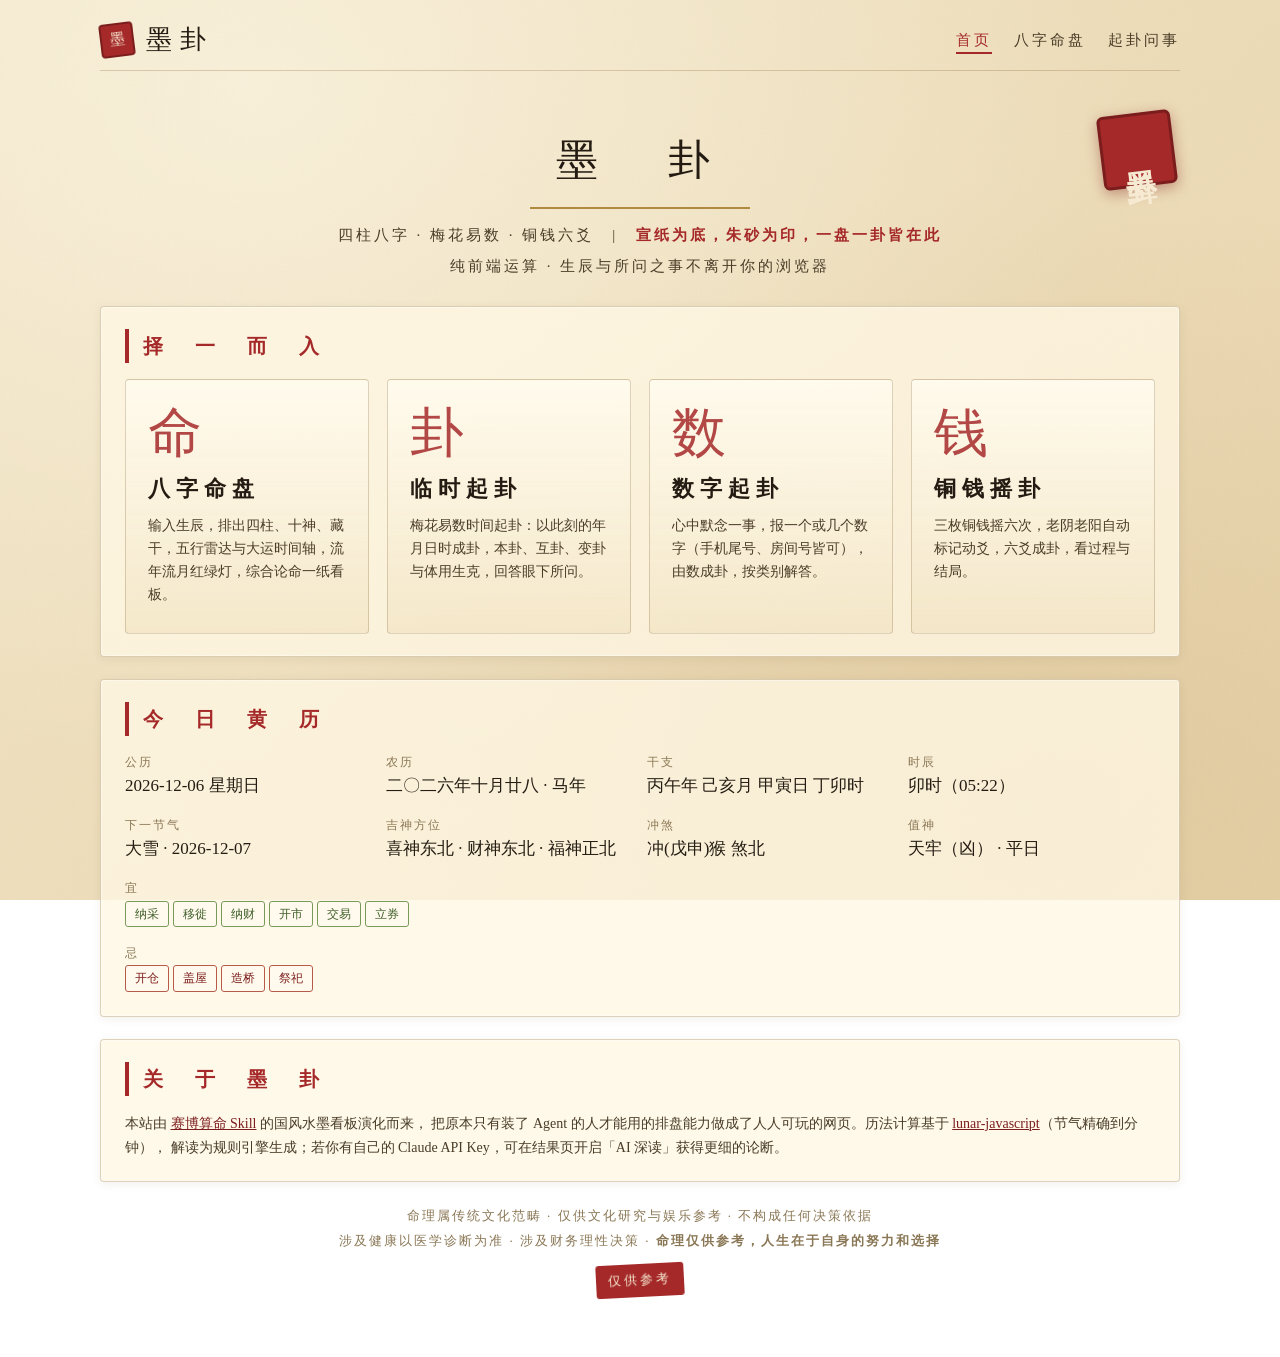
==== index.html @ 7fc50f93 "feat: 墨卦 — 国风水墨八字命盘 + 梅花易数起卦 Web 产品 由 bazi-skill 的水墨命盘看板演化为人人可玩的静态网页： - 八字命盘：四柱/十神/藏干/五行雷达/大运/流年流月红绿" ====
<!DOCTYPE html>
<html lang="zh-CN">
<head>
<meta charset="UTF-8">
<meta name="viewport" content="width=device-width, initial-scale=1.0">
<title>墨卦 · 赛博算命</title>
<meta name="description" content="国风水墨风格的八字排盘、梅花易数起卦、数字起卦、铜钱摇卦与问事解答。纯前端，数据不出浏览器。">
<link rel="stylesheet" href="css/ink.css">
</head>
<body>
<div class="wrap">
  <nav class="nav">
    <a class="brand" href="index.html"><span class="mini-seal">墨</span>墨卦</a>
    <div class="nav-links"><a class="on" href="index.html">首页</a><a href="bazi.html">八字命盘</a><a href="qigua.html">起卦问事</a></div>
  </nav>

  <header class="hero">
    <div class="seal"><span>墨卦</span></div>
    <h1>墨　卦</h1>
    <div class="subtitle">四柱八字 · 梅花易数 · 铜钱六爻　|　<b>宣纸为底，朱砂为印，一盘一卦皆在此</b></div>
    <div class="subtitle" style="margin-top:6px">纯前端运算 · 生辰与所问之事不离开你的浏览器</div>
  </header>

  <section class="card">
    <div class="card-title">择　一　而　入</div>
    <div class="entries">
      <a class="entry" href="bazi.html">
        <div class="big">命</div>
        <h3>八字命盘</h3>
        <p>输入生辰，排出四柱、十神、藏干，五行雷达与大运时间轴，流年流月红绿灯，综合论命一纸看板。</p>
      </a>
      <a class="entry" href="qigua.html#time">
        <div class="big">卦</div>
        <h3>临时起卦</h3>
        <p>梅花易数时间起卦：以此刻的年月日时成卦，本卦、互卦、变卦与体用生克，回答眼下所问。</p>
      </a>
      <a class="entry" href="qigua.html#num">
        <div class="big">数</div>
        <h3>数字起卦</h3>
        <p>心中默念一事，报一个或几个数字（手机尾号、房间号皆可），由数成卦，按类别解答。</p>
      </a>
      <a class="entry" href="qigua.html#coin">
        <div class="big">钱</div>
        <h3>铜钱摇卦</h3>
        <p>三枚铜钱摇六次，老阴老阳自动标记动爻，六爻成卦，看过程与结局。</p>
      </a>
    </div>
  </section>

  <section class="card">
    <div class="card-title">今　日　黄　历</div>
    <div id="almanac" class="almanac"><div class="muted">正在翻黄历…</div></div>
  </section>

  <section class="card">
    <div class="card-title">关　于　墨　卦</div>
    <p style="font-size:14px;color:var(--ink2)">
      本站由 <a href="https://github.com/vanbuster/bazi-skill" target="_blank" rel="noopener">赛博算命 Skill</a> 的国风水墨看板演化而来，
      把原本只有装了 Agent 的人才能用的排盘能力做成了人人可玩的网页。历法计算基于
      <a href="https://github.com/6tail/lunar-javascript" target="_blank" rel="noopener">lunar-javascript</a>（节气精确到分钟），
      解读为规则引擎生成；若你有自己的 Claude API Key，可在结果页开启「AI 深读」获得更细的论断。
    </p>
  </section>

  <footer>命理属传统文化范畴 · 仅供文化研究与娱乐参考 · 不构成任何决策依据<br>
    涉及健康以医学诊断为准 · 涉及财务理性决策 · <b>命理仅供参考，人生在于自身的努力和选择</b>
    <br><span class="seal-s">仅供参考</span></footer>
</div>
<script src="js/vendor/lunar.js"></script>
<script src="js/ui/almanac.js"></script>
</body>
</html>
---- css/ink.css ----
/* 墨卦 · 国风水墨设计系统（沿用 bazi-skill dashboard-sop.md 的 design tokens） */
:root{
  --paper:#f1e4c6; --paper2:#ead7af; --ink:#241c12; --ink2:#4a3d28;
  --vermilion:#a52929; --vermilion2:#7c1d1d; --gold:#b08a3e; --gold2:#8a6a26;
  --mu:#4f7a4f; --huo:#c0392b; --tu:#bd9a45; --jin:#9a8a55; --shui:#335a6b;
  --card:rgba(255,248,228,.78); --line:rgba(120,90,40,.25);
}
*{box-sizing:border-box;margin:0;padding:0}
html{-webkit-text-size-adjust:100%}
body{
  font-family:'STKaiti','KaiTi','楷体','Songti SC','SimSun','宋体',serif;
  color:var(--ink);line-height:1.7;min-height:100vh;padding:0 20px 60px;
  background:
    radial-gradient(ellipse at 20% 10%, rgba(255,250,235,.6), transparent 60%),
    radial-gradient(ellipse at 80% 90%, rgba(180,140,80,.18), transparent 55%),
    linear-gradient(135deg,var(--paper),var(--paper2));
  background-attachment:fixed;
}
body::before{
  content:"";position:fixed;inset:0;pointer-events:none;opacity:.35;z-index:0;
  background-image:url("data:image/svg+xml;utf8,<svg xmlns='http://www.w3.org/2000/svg' width='180' height='180'><filter id='n'><feTurbulence type='fractalNoise' baseFrequency='0.85' numOctaves='2' stitchTiles='stitch'/><feColorMatrix values='0 0 0 0 0.4  0 0 0 0 0.3  0 0 0 0 0.15  0 0 0 0.08 0'/></filter><rect width='100%25' height='100%25' filter='url(%23n)'/></svg>");
}
a{color:var(--vermilion2)}
.wrap{max-width:1080px;margin:0 auto;position:relative;z-index:1}

/* 顶栏 */
.nav{display:flex;align-items:center;justify-content:space-between;padding:18px 0 8px;border-bottom:1px solid var(--line);margin-bottom:24px}
.brand{font-size:26px;letter-spacing:8px;color:var(--ink);text-decoration:none;display:flex;align-items:center;gap:12px}
.brand .mini-seal{width:34px;height:34px;background:var(--vermilion);color:#f6ead2;font-size:15px;display:flex;align-items:center;justify-content:center;transform:rotate(-7deg);border-radius:4px;border:2px solid var(--vermilion2);letter-spacing:0}
.nav-links a{margin-left:22px;text-decoration:none;color:var(--ink2);letter-spacing:3px;font-size:15px;padding-bottom:4px;border-bottom:2px solid transparent}
.nav-links a.on,.nav-links a:hover{color:var(--vermilion);border-bottom-color:var(--vermilion)}

/* 卷首 */
header.hero{text-align:center;padding:30px 0 26px;position:relative}
.seal{position:absolute;top:18px;right:6px;width:74px;height:74px;background:var(--vermilion);color:#f6ead2;display:flex;align-items:center;justify-content:center;font-size:30px;font-weight:bold;box-shadow:0 4px 14px rgba(124,29,29,.4);transform:rotate(-7deg);border-radius:6px;border:3px solid var(--vermilion2)}
.seal span{writing-mode:vertical-rl;letter-spacing:4px}
h1{font-size:42px;letter-spacing:14px;color:var(--ink);font-weight:normal;border-bottom:2px solid var(--gold);display:inline-block;padding:0 26px 10px}
.subtitle{margin-top:14px;color:var(--ink2);font-size:15px;letter-spacing:3px}
.subtitle b{color:var(--vermilion)}

/* 卡片 */
.card{background:var(--card);border:1px solid var(--line);box-shadow:0 2px 10px rgba(80,60,20,.08),inset 0 0 0 1px rgba(255,255,255,.4);border-radius:4px;padding:22px 24px;margin-bottom:22px}
.card-title{font-size:20px;color:var(--vermilion);letter-spacing:6px;margin-bottom:16px;padding-left:14px;border-left:4px solid var(--vermilion);font-weight:bold}
.muted{font-size:13px;color:#8a7755}
.mu{color:var(--mu)}.huo{color:var(--huo)}.tu{color:var(--tu)}.jin{color:var(--jin)}.shui{color:var(--shui)}

/* 表单 */
.form{display:grid;grid-template-columns:repeat(auto-fit,minmax(150px,1fr));gap:14px 18px;align-items:end}
.field{display:flex;flex-direction:column;gap:6px}
.field label{font-size:13px;color:var(--ink2);letter-spacing:2px}
input[type=text],input[type=number],input[type=date],input[type=time],input[type=password],select,textarea{
  font-family:inherit;font-size:16px;color:var(--ink);background:rgba(255,251,238,.9);border:1px solid rgba(120,90,40,.4);border-radius:3px;padding:8px 10px;width:100%;outline:none}
input:focus,select:focus,textarea:focus{border-color:var(--vermilion);box-shadow:0 0 0 3px rgba(165,41,41,.12)}
textarea{min-height:76px;resize:vertical}
.btn{font-family:inherit;font-size:16px;letter-spacing:4px;padding:10px 26px;border-radius:3px;border:2px solid var(--vermilion2);background:var(--vermilion);color:#f6ead2;cursor:pointer;transition:.2s;box-shadow:0 3px 10px rgba(124,29,29,.3)}
.btn:hover{transform:translateY(-2px);box-shadow:0 6px 16px rgba(124,29,29,.35)}
.btn:disabled{opacity:.5;cursor:not-allowed;transform:none}
.btn.ghost{background:transparent;color:var(--vermilion);box-shadow:none}
.btn.small{font-size:13px;padding:6px 14px;letter-spacing:2px}
.row{display:flex;gap:12px;flex-wrap:wrap;align-items:center}
.check{display:flex;align-items:center;gap:8px;font-size:14px;color:var(--ink2)}
.tabs{display:flex;gap:6px;border-bottom:1px solid var(--line);margin-bottom:18px;flex-wrap:wrap}
.tab{padding:8px 18px;cursor:pointer;letter-spacing:3px;color:var(--ink2);border-bottom:3px solid transparent;margin-bottom:-1px;font-size:15px}
.tab.on{color:var(--vermilion);border-bottom-color:var(--vermilion);font-weight:bold}
.pane{display:none}.pane.on{display:block}
.err{color:var(--vermilion);font-size:14px;margin-top:8px}

/* 首页入口 */
.entries{display:grid;grid-template-columns:repeat(auto-fit,minmax(240px,1fr));gap:18px}
.entry{display:block;text-decoration:none;color:var(--ink);padding:26px 22px;border:1px solid var(--line);border-radius:4px;background:linear-gradient(180deg,rgba(255,251,238,.9),rgba(240,225,190,.6));transition:.25s;position:relative;overflow:hidden}
.entry:hover{transform:translateY(-4px);box-shadow:0 10px 24px rgba(80,60,20,.18)}
.entry .big{font-size:54px;line-height:1;color:var(--vermilion);opacity:.85;margin-bottom:10px}
.entry h3{font-size:22px;letter-spacing:6px;margin-bottom:8px}
.entry p{font-size:13.5px;color:var(--ink2)}
.almanac{display:grid;grid-template-columns:repeat(auto-fit,minmax(200px,1fr));gap:14px}
.almanac .k{font-size:12px;color:#8a7755;letter-spacing:2px}
.almanac .v{font-size:17px;color:var(--ink)}
.tag{display:inline-block;padding:2px 9px;border-radius:3px;font-size:12px;margin:2px 4px 2px 0;border:1px solid var(--line);background:rgba(255,251,238,.7)}
.tag.yi{border-color:#7a9a5a;color:#3f5f2a}.tag.ji{border-color:#b85a4a;color:#7c1d1d}

/* 四柱 */
.pillars{display:grid;grid-template-columns:repeat(4,1fr);gap:14px}
.pillar{position:relative;text-align:center;padding:18px 6px 14px;border-radius:4px;background:linear-gradient(180deg,rgba(255,251,238,.9),rgba(240,225,190,.6));border:1px solid rgba(120,90,40,.3);transition:.25s}
.pillar:hover{transform:translateY(-4px);box-shadow:0 8px 20px rgba(80,60,20,.18)}
.pillar.day{border:2px solid var(--vermilion);background:linear-gradient(180deg,#fff4d8,#f3dfa8)}
.pillar.day::after{content:"日主";position:absolute;top:-11px;left:50%;transform:translateX(-50%);background:var(--vermilion);color:#f6ead2;font-size:12px;padding:2px 10px;border-radius:10px;letter-spacing:2px}
.pillar.unknown{opacity:.55;border-style:dashed}
.p-label{font-size:14px;color:var(--ink2);letter-spacing:3px}
.p-god{font-size:13px;color:var(--gold2);margin:6px 0 4px;height:18px}
.p-char{font-size:46px;font-weight:bold;line-height:1.05;margin:2px 0}
.p-hidden{font-size:13px;color:var(--ink2);margin-top:6px}
.p-hidden small{display:block;color:#8a7755}
.p-nayin{font-size:11.5px;color:#9a8862;margin-top:6px}

/* 五行 */
.wx-flex{display:grid;grid-template-columns:300px 1fr;gap:28px;align-items:center}
.wx-row{display:grid;grid-template-columns:54px 1fr 90px;align-items:center;gap:12px;margin-bottom:10px}
.wx-name{font-size:22px;font-weight:bold;text-align:center}
.wx-bar-bg{height:22px;background:rgba(120,90,40,.12);border-radius:3px;overflow:hidden;border:1px solid rgba(120,90,40,.15)}
.wx-bar{height:100%;width:0;border-radius:2px;transition:width 1.2s cubic-bezier(.2,.8,.2,1)}
.wx-bar.mu{background:linear-gradient(90deg,#3a5f3a,#4f7a4f)}
.wx-bar.huo{background:linear-gradient(90deg,#a02820,#c0392b)}
.wx-bar.tu{background:linear-gradient(90deg,#9a7a30,#bd9a45)}
.wx-bar.jin{background:linear-gradient(90deg,#7a6a3a,#9a8a55)}
.wx-bar.shui{background:linear-gradient(90deg,#234050,#335a6b)}
.wx-pct{font-size:15px;color:var(--ink2);font-weight:bold}
.wx-pct small{display:block;font-size:11px;color:#9a8862;font-weight:normal}
.wx-note{font-size:13px;color:#8a7755;margin-top:10px}

/* 大运 */
.dayun{position:relative;padding:20px 10px 10px;overflow-x:auto}
.dayun-track{display:flex;align-items:flex-start;justify-content:space-between;min-width:760px;position:relative}
.dayun-track::before{content:"";position:absolute;top:30px;left:3%;right:3%;height:3px;background:linear-gradient(90deg,transparent,var(--gold),var(--gold),transparent);z-index:0}
.du{position:relative;z-index:1;text-align:center;width:12%}
.du-dot{width:40px;height:40px;margin:10px auto 0;border-radius:50%;background:rgba(255,248,228,.95);border:2px solid var(--gold);display:flex;align-items:center;justify-content:center;font-size:14px;font-weight:bold;color:var(--ink2)}
.du.now .du-dot{background:var(--vermilion);color:#f6ead2;border-color:var(--vermilion2);box-shadow:0 0 0 5px rgba(165,41,41,.2);transform:scale(1.18)}
.du-ganzhi{font-size:20px;font-weight:bold;margin-top:8px}
.du-age{font-size:12px;color:var(--ink2)}.du-year{font-size:11px;color:#9a8862}
.du-now-tag{font-size:11px;color:var(--vermilion);font-weight:bold;margin-top:2px}

/* 当下气运 / 综合 */
.now-grid,.ana-grid{display:grid;grid-template-columns:repeat(3,1fr);gap:14px}
.now-card{padding:16px;border-radius:4px;border:1px solid var(--line);background:linear-gradient(180deg,rgba(255,251,238,.85),rgba(240,225,190,.55))}
.now-card.warn{border:2px solid var(--vermilion);background:linear-gradient(180deg,#fff0e8,#f7dcc8)}
.now-head{display:flex;justify-content:space-between;align-items:baseline;margin-bottom:8px}
.now-ganzhi{font-size:30px;font-weight:bold;letter-spacing:2px}.now-when{font-size:12px;color:#8a7755}
.now-shipen{font-size:13px;color:var(--gold2);margin-bottom:8px}.now-desc{font-size:13.5px;color:var(--ink2)}
.warn-tag{display:inline-block;background:var(--vermilion);color:#f6ead2;font-size:12px;padding:2px 9px;border-radius:3px;letter-spacing:2px;margin-bottom:6px}
.ana{padding:16px;border-radius:4px;border:1px solid rgba(120,90,40,.22);background:rgba(255,251,238,.6)}
.ana h4{font-size:17px;color:var(--ink);margin-bottom:8px;letter-spacing:3px}.ana h4 .ic{color:var(--vermilion);margin-right:6px}
.ana p{font-size:13.5px;color:var(--ink2)}

/* 流月流年 */
.tb{margin-bottom:22px}.tb h3{font-size:15px;color:var(--ink2);margin-bottom:10px;letter-spacing:3px;font-weight:normal}
.months{display:grid;grid-template-columns:repeat(12,1fr);gap:6px}
.month{padding:8px 2px;border-radius:3px;text-align:center;font-size:12px;border:1px solid var(--line);background:rgba(255,251,238,.6)}
.month .mg{font-size:16px;font-weight:bold;margin:2px 0}.month .mt{font-size:10.5px;color:var(--ink2);line-height:1.3}
.month.g,.year.g{background:linear-gradient(180deg,#d8e8c8,#c4d8b0);border-color:#7a9a5a}
.month.y,.year.y{background:linear-gradient(180deg,#f0e0b0,#e6cf8a);border-color:#b89a3a}
.month.r,.year.r{background:linear-gradient(180deg,#f0c8c0,#e0a89a);border-color:#b85a4a}
.month.now{outline:2px solid var(--vermilion);outline-offset:2px}
.legend{margin-top:10px;font-size:12px;color:#8a7755}.legend span{display:inline-block;margin-right:16px}
.dot{display:inline-block;width:10px;height:10px;border-radius:2px;margin-right:4px;vertical-align:middle}
.years{display:grid;grid-template-columns:repeat(5,1fr);gap:10px}
.year{padding:12px 8px;border-radius:4px;background:rgba(255,251,238,.6);border:1px solid rgba(120,90,40,.2);text-align:center}
.year .yg{font-size:20px;font-weight:bold;margin:4px 0}.year .yl{font-size:11px;color:#8a7755}.year .yk{font-size:11.5px;color:var(--ink2);margin-top:4px;line-height:1.45}

/* 特质 */
.traits{list-style:none}
.traits li{padding:9px 0 9px 28px;border-bottom:1px dashed rgba(120,90,40,.2);position:relative;font-size:14px;color:var(--ink2)}
.traits li:last-child{border-bottom:none}
.traits li::before{content:"◆";position:absolute;left:6px;color:var(--gold);font-size:13px}
.traits li b{color:var(--ink)}

/* 卦象 */
.gua-grid{display:grid;grid-template-columns:repeat(3,1fr);gap:16px;align-items:start}
.gua-box{text-align:center;padding:16px 10px;border:1px solid var(--line);border-radius:4px;background:rgba(255,251,238,.7)}
.gua-box.ben{border:2px solid var(--vermilion);background:linear-gradient(180deg,#fff4d8,#f3dfa8)}
.gua-box h4{font-size:14px;letter-spacing:4px;color:var(--gold2);margin-bottom:8px}
.gua-name{font-size:24px;font-weight:bold;letter-spacing:3px;margin-top:8px}
.gua-sym{font-size:13px;color:#8a7755}
.yao{display:flex;flex-direction:column-reverse;gap:7px;align-items:center;margin:6px auto;width:120px}
.yao .l{height:10px;width:100%;display:flex;justify-content:space-between;position:relative}
.yao .l i{display:block;height:100%;background:var(--ink);border-radius:2px;width:100%}
.yao .l.yin i{width:44%}
.yao .l.mv i{background:var(--vermilion)}
.yao .l.mv::after{content:"○";position:absolute;right:-22px;top:-6px;color:var(--vermilion);font-size:14px}
.yao .l.mv.yin::after{content:"×"}
.verdict{display:inline-block;font-size:28px;letter-spacing:6px;color:#f6ead2;background:var(--vermilion);padding:6px 20px;border-radius:4px;transform:rotate(-3deg);border:2px solid var(--vermilion2);margin:8px 0 14px}
.verdict.lv1,.verdict.lv2{background:#5a4a3a;border-color:#3a2a1a}
.verdict.lv3{background:var(--gold2);border-color:#6a4a16}
.reading p{font-size:15px;color:var(--ink2);margin-bottom:10px}
.reading p b{color:var(--ink)}
.formula{font-size:12.5px;color:#8a7755;margin-top:8px;padding:8px 12px;border-left:3px solid var(--gold);background:rgba(255,251,238,.5)}

/* 铜钱卦坛 */
.altar{position:relative;margin:16px auto 6px;max-width:560px;border:1px solid var(--line);border-radius:6px;
  background:radial-gradient(ellipse at 50% 62%,rgba(255,251,238,.9),rgba(235,220,182,.55) 70%,rgba(214,196,152,.4));
  box-shadow:inset 0 2px 18px rgba(90,68,26,.14)}
.altar canvas{display:block;width:100%;height:320px;touch-action:none}
.altar-hint{position:absolute;left:0;right:0;top:12px;text-align:center;font-size:13px;color:#8a7755;letter-spacing:3px;pointer-events:none;transition:.3s}
.altar-hint.hide{opacity:0}
.power{margin:8px auto 0;max-width:560px;height:8px;border-radius:4px;background:rgba(120,90,40,.14);overflow:hidden;border:1px solid rgba(120,90,40,.2)}
.power i{display:block;height:100%;width:0;border-radius:4px;background:linear-gradient(90deg,#b08a3e,#a52929);transition:width .05s linear}
.coin-tools{display:flex;gap:12px;justify-content:center;align-items:center;flex-wrap:wrap;margin-top:14px}
.coin-tools .btn{touch-action:none;user-select:none}
.btn.charging{background:var(--vermilion2);transform:scale(.97)}
/* 六爻塔 */
.yao-stack{display:flex;flex-direction:column;gap:8px;max-width:420px;margin:20px auto 0}
.yao-slot{display:grid;grid-template-columns:42px 1fr 118px;align-items:center;gap:12px;font-size:13px;color:var(--ink2)}
.yao-slot>span{text-align:right;color:#8a7755;letter-spacing:2px}
.yao-slot i{display:block;height:13px;position:relative}
.yao-slot i::before,.yao-slot i::after{content:"";position:absolute;top:0;height:100%;background:var(--ink);border-radius:2px}
.yao-slot.yang i::before{left:0;width:100%}
.yao-slot.yang i::after{display:none}
.yao-slot.yin i::before{left:0;width:42%}
.yao-slot.yin i::after{right:0;width:42%}
.yao-slot.mv i::before,.yao-slot.mv i::after{background:var(--vermilion);box-shadow:0 0 10px rgba(165,41,41,.5)}
.yao-slot.empty i::before{left:0;width:100%;background:rgba(120,90,40,.16)}
.yao-slot.empty i::after{display:none}
.yao-slot b{color:var(--vermilion);font-size:12.5px;letter-spacing:1px;white-space:nowrap}
.yao-slot.fresh i,.yao-slot.fresh b{animation:yaoIn .55s cubic-bezier(.2,.9,.3,1.2)}
@keyframes yaoIn{0%{opacity:0;transform:translateX(-18px) scaleX(.5)}100%{opacity:1;transform:none}}

/* AI */
.ai-box{border:1px dashed rgba(165,41,41,.5);padding:16px 18px;border-radius:4px;background:rgba(255,244,216,.5)}
.ai-out{white-space:pre-wrap;font-size:15px;color:var(--ink2);line-height:1.85;margin-top:12px}
.spinner{display:inline-block;width:14px;height:14px;border:2px solid var(--gold);border-top-color:transparent;border-radius:50%;animation:rot .8s linear infinite;vertical-align:middle;margin-right:6px}
@keyframes rot{to{transform:rotate(360deg)}}

footer{text-align:center;margin-top:10px;color:#8a7755;font-size:13px;letter-spacing:2px;line-height:1.9}
footer .seal-s{display:inline-block;background:var(--vermilion);color:#f6ead2;padding:4px 12px;margin:10px 4px 0;border-radius:3px;transform:rotate(-3deg);font-size:13px;letter-spacing:3px}

@media(max-width:760px){
  body{padding:0 12px 40px}
  .pillars,.now-grid,.ana-grid,.gua-grid{grid-template-columns:1fr 1fr}
  .wx-flex{grid-template-columns:1fr}
  .months{grid-template-columns:repeat(6,1fr)}.years{grid-template-columns:repeat(3,1fr)}
  .altar canvas{height:260px}
  .yao-slot{grid-template-columns:34px 1fr 96px;gap:8px;font-size:11.5px}
  h1{font-size:30px;letter-spacing:8px}
  .seal{width:56px;height:56px;font-size:22px;top:8px;right:0}
  .nav-links a{margin-left:12px;font-size:13px;letter-spacing:1px}
  .brand{font-size:20px;letter-spacing:4px}
}
@media print{body::before,.seal,.nav,.btn,.ai-box{display:none}body{background:#fff}}
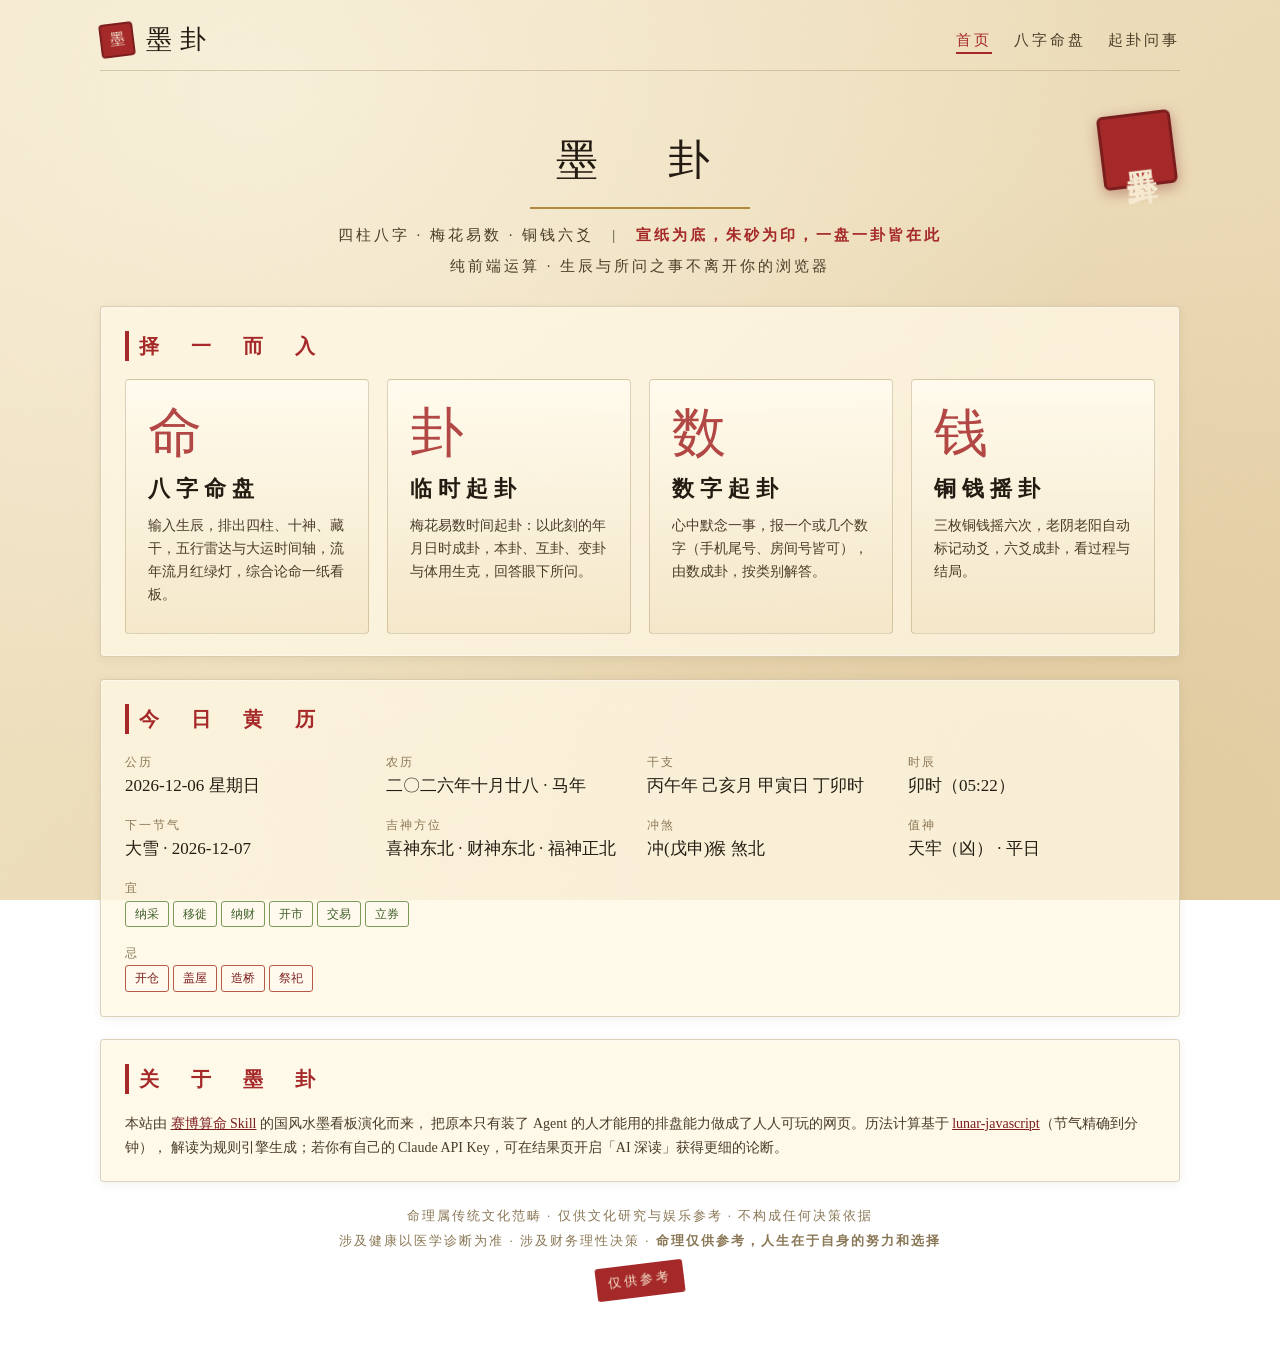
==== commit 38108a78: "feat: AI 深读支持六家平台（DeepSeek 为默认）+ 全站动效层 AI： - 新增 core/ai-providers.js，一张表收敛 DeepSeek / 智谱 GLM / Kimi " ====
--- a/index.html
+++ b/index.html
@@ -5,7 +5,8 @@
 <meta name="viewport" content="width=device-width, initial-scale=1.0">
 <title>墨卦 · 赛博算命</title>
 <meta name="description" content="国风水墨风格的八字排盘、梅花易数起卦、数字起卦、铜钱摇卦与问事解答。纯前端，数据不出浏览器。">
-<link rel="stylesheet" href="css/ink.css">
+<link rel="stylesheet" href="css/ink.css?v=20260903b">
+<link rel="stylesheet" href="css/motion.css?v=20260903b">
 </head>
 <body>
 <div class="wrap">
@@ -66,7 +67,8 @@
     涉及健康以医学诊断为准 · 涉及财务理性决策 · <b>命理仅供参考，人生在于自身的努力和选择</b>
     <br><span class="seal-s">仅供参考</span></footer>
 </div>
-<script src="js/vendor/lunar.js"></script>
-<script src="js/ui/almanac.js"></script>
+<script src="js/vendor/lunar.js?v=20260903b"></script>
+<script src="js/ui/reveal.js?v=20260903b"></script>
+<script src="js/ui/almanac.js?v=20260903b"></script>
 </body>
 </html>
--- a/css/ink.css
+++ b/css/ink.css
@@ -202,8 +202,16 @@
 .yao-slot.fresh i,.yao-slot.fresh b{animation:yaoIn .55s cubic-bezier(.2,.9,.3,1.2)}
 @keyframes yaoIn{0%{opacity:0;transform:translateX(-18px) scaleX(.5)}100%{opacity:1;transform:none}}
 
-/* AI */
+/* AI 深读 */
 .ai-box{border:1px dashed rgba(165,41,41,.5);padding:16px 18px;border-radius:4px;background:rgba(255,244,216,.5)}
+.ai-head{display:flex;justify-content:space-between;align-items:baseline;gap:12px;flex-wrap:wrap;margin-bottom:12px}
+.ai-title{letter-spacing:3px}
+.ai-console{text-decoration:none;border-bottom:1px dashed currentColor;white-space:nowrap}
+.ai-form{display:grid;grid-template-columns:repeat(auto-fit,minmax(150px,1fr));gap:12px 14px;align-items:end}
+.ai-form .btn{width:100%}
+.ai-hint{margin-top:10px;font-size:12.5px}
+.ai-think{margin-top:12px;padding:10px 12px;border-left:3px solid var(--gold);background:rgba(120,90,40,.06);
+  font-size:13px;color:#8a7755;line-height:1.75;max-height:160px;overflow:auto;white-space:pre-wrap;border-radius:0 3px 3px 0}
 .ai-out{white-space:pre-wrap;font-size:15px;color:var(--ink2);line-height:1.85;margin-top:12px}
 .spinner{display:inline-block;width:14px;height:14px;border:2px solid var(--gold);border-top-color:transparent;border-radius:50%;animation:rot .8s linear infinite;vertical-align:middle;margin-right:6px}
 @keyframes rot{to{transform:rotate(360deg)}}
--- a/css/motion.css
+++ b/css/motion.css
@@ -0,0 +1,173 @@
+/* 墨卦 · 动效层。与 ink.css 分开，改动效不动版式。
+   原则：纸与墨的物理感（渗、落、盖、生长），不做弹跳夸张的 UI 感。
+   全部动效在 prefers-reduced-motion 下关闭。 */
+
+/* ---------- 通用进场（由 reveal.js 加 .in） ---------- */
+.rv { opacity: 0; transform: translateY(20px); filter: blur(5px); }
+.rv.in {
+  opacity: 1; transform: none; filter: none;
+  transition: opacity .75s ease, transform .75s cubic-bezier(.2, .8, .2, 1), filter .75s ease;
+}
+
+/* 卡片朱砂竖线：自上而下生长 */
+.card-title { border-left: none; }
+.card-title::before {
+  content: ""; position: absolute; left: 0; top: .1em; bottom: .1em; width: 4px;
+  background: var(--vermilion); transform: scaleY(0); transform-origin: top;
+  transition: transform .6s cubic-bezier(.2, .8, .2, 1) .12s;
+}
+.card { position: relative; }
+.card-title { position: relative; }
+.card.in .card-title::before { transform: scaleY(1); }
+
+/* ---------- 卷首 ---------- */
+h1 { animation: inkTitle 1.15s cubic-bezier(.2, .8, .2, 1) both; }
+@keyframes inkTitle {
+  0% { opacity: 0; filter: blur(16px); letter-spacing: 30px; }
+  100% { opacity: 1; filter: blur(0); letter-spacing: 14px; }
+}
+header.hero .subtitle { animation: fadeUp .9s ease .35s both; }
+header.hero .subtitle + .subtitle { animation-delay: .5s; }
+@keyframes fadeUp { from { opacity: 0; transform: translateY(12px); } }
+
+/* 朱砂印：从上方落下、压实、回弹 */
+.seal { animation: sealDown .85s cubic-bezier(.25, 1.2, .4, 1) .5s both; }
+@keyframes sealDown {
+  0% { opacity: 0; transform: rotate(-14deg) scale(2.2) translateY(-46px); }
+  55% { opacity: 1; transform: rotate(-7deg) scale(.9) translateY(0); }
+  72% { transform: rotate(-5deg) scale(1.05); }
+  100% { opacity: 1; transform: rotate(-7deg) scale(1); }
+}
+.seal-s { animation: sealDown .8s cubic-bezier(.25, 1.2, .4, 1) both; }
+
+/* ---------- 首页 ---------- */
+.entry { position: relative; overflow: hidden; }
+.entry::after {
+  content: ""; position: absolute; inset: 0; pointer-events: none; opacity: 0;
+  background: radial-gradient(circle at var(--mx, 50%) var(--my, 50%), rgba(165, 41, 41, .13), transparent 58%);
+  transition: opacity .4s ease;
+}
+.entry:hover::after { opacity: 1; }
+.entry .big { transition: transform .45s cubic-bezier(.2, .8, .2, 1), color .3s; }
+.entry:hover .big { transform: translateY(-4px) scale(1.12) rotate(-4deg); }
+.entries.in .entry { animation: fadeUp .7s cubic-bezier(.2, .8, .2, 1) backwards; animation-delay: calc(var(--i, 0) * .09s); }
+.almanac.in > div { animation: fadeUp .55s ease backwards; animation-delay: calc(var(--i, 0) * .05s); }
+
+/* ---------- 四柱：逐柱翻入，干支墨迹渗出 ---------- */
+.pillars.in .pillar { animation: pillarIn .75s cubic-bezier(.2, .85, .3, 1.05) backwards; animation-delay: calc(var(--i, 0) * .12s); }
+@keyframes pillarIn {
+  from { opacity: 0; transform: perspective(700px) rotateY(-42deg) translateY(14px); }
+}
+.pillars.in .p-char { animation: inkSoak .9s ease backwards; animation-delay: calc(var(--i, 0) * .12s + .2s); }
+@keyframes inkSoak {
+  0% { opacity: 0; filter: blur(10px); transform: scale(1.18); }
+  100% { opacity: 1; filter: blur(0); transform: none; }
+}
+.pillar.day::after { animation: fadeUp .5s ease .8s backwards; }
+
+/* ---------- 五行雷达 ---------- */
+.radar-shape { transform-origin: 140px 142px; }
+.card.in .radar-shape { animation: radarOpen 1s cubic-bezier(.2, .9, .3, 1.15) .2s backwards; }
+@keyframes radarOpen { from { transform: scale(.05); opacity: 0; } }
+.card.in .radar-dot { animation: dotPop .5s cubic-bezier(.2, 1.6, .4, 1) backwards; animation-delay: calc(var(--i, 0) * .09s + .7s); }
+@keyframes dotPop { from { r: 0; opacity: 0; } }
+.card.in .radar-label { animation: fadeUp .6s ease backwards; animation-delay: calc(var(--i, 0) * .07s + .5s); }
+.wx-row { animation: none; }
+.card.in .wx-row { animation: slideRight .6s cubic-bezier(.2, .8, .2, 1) backwards; animation-delay: calc(var(--i, 0) * .08s + .15s); }
+@keyframes slideRight { from { opacity: 0; transform: translateX(-16px); } }
+
+/* ---------- 大运时间轴：金线描绘 + 当前节点脉冲 ---------- */
+.dayun-track::before { transform: scaleX(0); transform-origin: left center; transition: transform 1.2s cubic-bezier(.3, .7, .3, 1) .15s; }
+.card.in .dayun-track::before { transform: scaleX(1); }
+.card.in .du { animation: fadeUp .55s cubic-bezier(.2, .85, .3, 1.05) backwards; animation-delay: calc(var(--i, 0) * .1s + .35s); }
+.du.now .du-dot { animation: nowPulse 2.4s ease-in-out 1.6s infinite; }
+@keyframes nowPulse {
+  0%, 100% { box-shadow: 0 0 0 5px rgba(165, 41, 41, .22); }
+  50% { box-shadow: 0 0 0 13px rgba(165, 41, 41, 0); }
+}
+.du-dot, .du-ganzhi { transition: transform .3s ease; }
+.du:hover .du-dot { transform: scale(1.25); }
+
+/* ---------- 当下气运 / 综合论命 ---------- */
+.card.in .now-card, .card.in .ana { animation: fadeUp .6s cubic-bezier(.2, .8, .2, 1) backwards; animation-delay: calc(var(--i, 0) * .09s + .1s); }
+.now-card, .ana { transition: transform .3s ease, box-shadow .3s ease; }
+.now-card:hover, .ana:hover { transform: translateY(-3px); box-shadow: 0 8px 20px rgba(80, 60, 20, .14); }
+.now-card.warn { animation: warnBreath 3.4s ease-in-out 1.2s infinite; }
+@keyframes warnBreath {
+  0%, 100% { box-shadow: 0 0 0 0 rgba(165, 41, 41, .18); }
+  50% { box-shadow: 0 0 22px 2px rgba(165, 41, 41, .22); }
+}
+
+/* ---------- 流年流月：波浪式点亮 ---------- */
+.card.in .month { animation: monthIn .5s cubic-bezier(.2, .85, .3, 1.05) backwards; animation-delay: calc(var(--i, 0) * .045s + .2s); }
+@keyframes monthIn { from { opacity: 0; transform: translateY(10px) scale(.9); } }
+.month { transition: transform .25s ease; }
+.month:hover { transform: translateY(-3px) scale(1.06); z-index: 2; }
+.month.now { animation: monthIn .5s backwards, nowGlow 2.6s ease-in-out 1.4s infinite; }
+@keyframes nowGlow {
+  0%, 100% { outline-color: var(--vermilion); outline-offset: 2px; }
+  50% { outline-color: rgba(165, 41, 41, .35); outline-offset: 5px; }
+}
+.card.in .year { animation: fadeUp .55s ease backwards; animation-delay: calc(var(--i, 0) * .08s + .35s); }
+.year { transition: transform .25s ease; }
+.year:hover { transform: translateY(-4px); }
+
+/* ---------- 命格特质：逐条滑入 ---------- */
+.card.in .traits li { animation: slideRight .55s cubic-bezier(.2, .8, .2, 1) backwards; animation-delay: calc(var(--i, 0) * .07s + .1s); }
+.traits li::before { transition: transform .3s ease; display: inline-block; }
+.traits li:hover::before { transform: rotate(45deg) scale(1.3); }
+
+/* ---------- 卦象：六爻自下而上落笔 ---------- */
+.gua-box.cast .l::before, .gua-box.cast .l::after { animation: yaoDraw .42s cubic-bezier(.3, .8, .3, 1) backwards; }
+.gua-box.cast .l:nth-child(1)::before, .gua-box.cast .l:nth-child(1)::after { animation-delay: .05s; }
+.gua-box.cast .l:nth-child(2)::before, .gua-box.cast .l:nth-child(2)::after { animation-delay: .17s; }
+.gua-box.cast .l:nth-child(3)::before, .gua-box.cast .l:nth-child(3)::after { animation-delay: .29s; }
+.gua-box.cast .l:nth-child(4)::before, .gua-box.cast .l:nth-child(4)::after { animation-delay: .41s; }
+.gua-box.cast .l:nth-child(5)::before, .gua-box.cast .l:nth-child(5)::after { animation-delay: .53s; }
+.gua-box.cast .l:nth-child(6)::before, .gua-box.cast .l:nth-child(6)::after { animation-delay: .65s; }
+@keyframes yaoDraw { from { opacity: 0; transform: scaleX(0); } }
+.yao .l::before { transform-origin: left center; }
+.yao .l::after { transform-origin: right center; }
+.gua-box.cast .gua-name, .gua-box.cast .gua-sym { animation: fadeUp .6s ease .85s backwards; }
+.gua-box { transition: transform .35s cubic-bezier(.2, .8, .2, 1), box-shadow .35s; }
+.gua-box:hover { transform: translateY(-4px); box-shadow: 0 10px 24px rgba(80, 60, 20, .16); }
+.gua-box.ben .l.mv i { animation: mvGlow 2.2s ease-in-out 1.2s infinite; }
+@keyframes mvGlow {
+  0%, 100% { box-shadow: 0 0 0 rgba(165, 41, 41, 0); }
+  50% { box-shadow: 0 0 14px rgba(165, 41, 41, .75); }
+}
+
+/* 判词印章落下 */
+.verdict { animation: sealDown .8s cubic-bezier(.25, 1.2, .4, 1) .9s both; }
+.reading p { animation: fadeUp .55s ease backwards; animation-delay: calc(var(--i, 0) * .1s + 1.1s); }
+
+/* ---------- 六爻塔新爻 ---------- */
+.yao-slot.fresh i, .yao-slot.fresh b { animation: yaoIn .55s cubic-bezier(.2, .9, .3, 1.2); }
+
+/* ---------- 表单与按钮 ---------- */
+.btn { position: relative; overflow: hidden; }
+.btn::after {
+  content: ""; position: absolute; inset: 0; border-radius: inherit; pointer-events: none;
+  background: radial-gradient(circle at center, rgba(255, 240, 200, .5), transparent 60%);
+  opacity: 0; transform: scale(.3); transition: opacity .5s, transform .5s;
+}
+.btn:active::after { opacity: 1; transform: scale(1.6); transition: none; }
+.tab { transition: color .25s, transform .25s; }
+.tab:hover { transform: translateY(-2px); }
+.entry, .pillar { will-change: transform; }
+
+/* ---------- 减少动效 ---------- */
+@media (prefers-reduced-motion: reduce) {
+  *, *::before, *::after {
+    animation-duration: .01ms !important; animation-iteration-count: 1 !important;
+    transition-duration: .01ms !important; scroll-behavior: auto !important;
+  }
+  .rv { opacity: 1; transform: none; filter: none; }
+}
+
+/* 打印：所有生长类动画落到终态 */
+@media print {
+  .rv { opacity: 1 !important; transform: none !important; filter: none !important; }
+  .card-title::before, .dayun-track::before { transform: none !important; }
+  * { animation: none !important; }
+}
